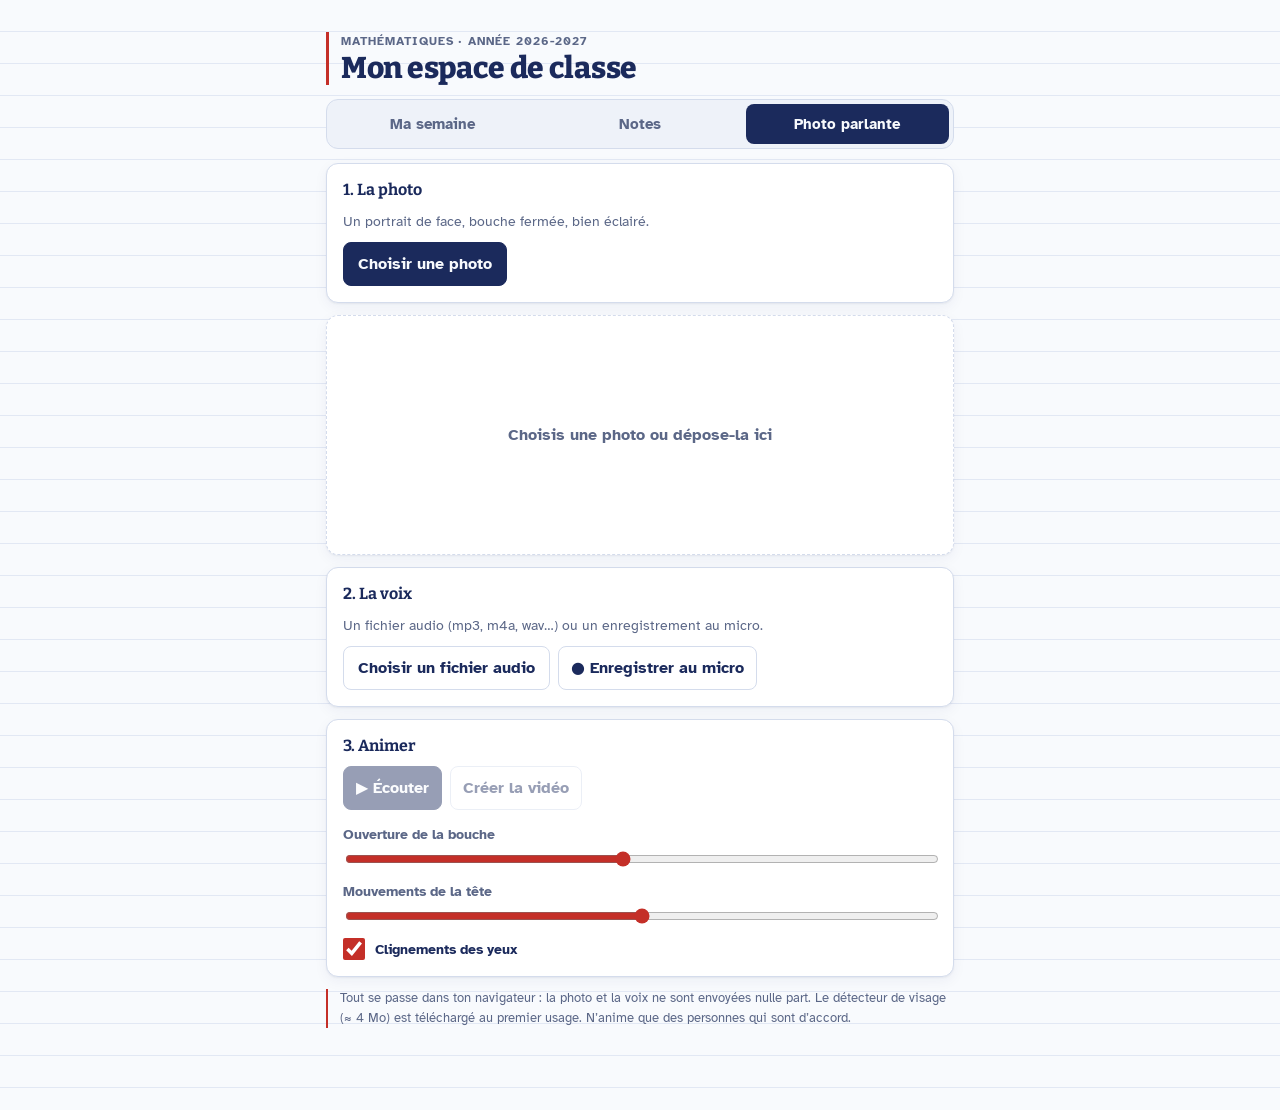
==== photo-parlante.html @ 9ebf6457 "Ajoute la page Photo parlante : anime un portrait avec une voix Repère le visage (MediaPipe Face Lan" ====
<!DOCTYPE html>
<html lang="fr">
<head>
<meta charset="utf-8">
<meta name="viewport" content="width=device-width, initial-scale=1, viewport-fit=cover">
<title>Photo parlante</title>
<link rel="preconnect" href="https://fonts.googleapis.com">
<link rel="preconnect" href="https://fonts.gstatic.com" crossorigin>
<link rel="stylesheet" href="https://fonts.googleapis.com/css2?family=Bitter:wght@600;700;800&family=Atkinson+Hyperlegible:wght@400;700&display=swap">
<link rel="stylesheet" href="style.css">
</head>
<body>
<main>
<header class="top">
<p class="eyebrow">Mathématiques · année 2026-2027</p>
<h1>Mon espace de classe</h1>
</header>
<nav class="seg main-nav" aria-label="Sections"><a href="index.html#sem">Ma semaine</a><a href="index.html#notes">Notes</a><a href="photo-parlante.html" class="on" aria-current="page">Photo parlante</a></nav>

<section class="view pp">
<div class="card">
<b>1. La photo</b>
<p class="m">Un portrait de face, bouche fermée, bien éclairé.</p>
<div class="row"><label class="btn pri" for="f-img">Choisir une photo</label><input type="file" id="f-img" accept="image/*" hidden>
<button id="b-pick" class="ghost" hidden>Placer la bouche à la main</button></div>
<p id="s-img" class="pp-st" aria-live="polite"></p>
</div>

<div class="card stage" id="stage-box">
<canvas id="stage" width="640" height="640" aria-label="Aperçu de la photo animée"></canvas>
<p class="ph" id="ph">Choisis une photo ou dépose-la ici</p>
</div>

<div class="card">
<b>2. La voix</b>
<p class="m">Un fichier audio (mp3, m4a, wav…) ou un enregistrement au micro.</p>
<div class="row"><label class="btn" for="f-aud">Choisir un fichier audio</label><input type="file" id="f-aud" accept="audio/*,video/*" hidden>
<button id="b-mic">● Enregistrer au micro</button></div>
<p id="s-aud" class="pp-st" aria-live="polite"></p>
</div>

<div class="card">
<b>3. Animer</b>
<div class="row"><button id="b-play" class="pri" disabled>▶ Écouter</button><button id="b-rec" disabled>Créer la vidéo</button></div>
<div class="sliders">
<label>Ouverture de la bouche<input type="range" id="o-mouth" min="0.3" max="1.8" step="0.05" value="1"></label>
<label>Mouvements de la tête<input type="range" id="o-head" min="0" max="2" step="0.1" value="1"></label>
<label class="chk"><input type="checkbox" id="o-blink" checked> Clignements des yeux</label>
</div>
<p id="s-out" class="pp-st" aria-live="polite"></p>
<div id="out" hidden><video id="vid" controls playsinline></video><a id="dl" class="btn pri" download>Télécharger la vidéo</a></div>
</div>

<p class="m note">Tout se passe dans ton navigateur : la photo et la voix ne sont envoyées nulle part. Le détecteur de visage (≈ 4 Mo) est téléchargé au premier usage. N’anime que des personnes qui sont d’accord.</p>
</section>
</main>
<script src="photo-parlante.js"></script>
</body>
</html>
---- style.css ----
/* Cahier du professeur : papier ligné, encre bleue, stylo rouge de correction */
:root{
  --paper:#f8fafd;--rule:#e2e8f4;--ink:#1b2a5c;--mute:#5b6787;--pen:#c42f28;--ok:#1f7a4f;
  --card:#fff;--line:#d4dcec;--tint:#edf1f9;--shadow:0 1px 2px rgba(27,42,92,.06),0 4px 14px rgba(27,42,92,.05);
  --display:Bitter,Georgia,"Times New Roman",serif;--body:"Atkinson Hyperlegible",system-ui,-apple-system,"Segoe UI",sans-serif;
}
@media (prefers-color-scheme:dark){:root:not([data-theme="light"]){
  --paper:#11172a;--rule:#1a2238;--ink:#e3e8f6;--mute:#98a3c1;--pen:#ff7d6e;--ok:#6dd3a0;
  --card:#18203a;--line:#2a3555;--tint:#1e2744;--shadow:0 1px 2px rgba(0,0,0,.3);color-scheme:dark}}
:root[data-theme="dark"]{
  --paper:#11172a;--rule:#1a2238;--ink:#e3e8f6;--mute:#98a3c1;--pen:#ff7d6e;--ok:#6dd3a0;
  --card:#18203a;--line:#2a3555;--tint:#1e2744;--shadow:0 1px 2px rgba(0,0,0,.3);color-scheme:dark}

:root{box-sizing:border-box;padding-top:env(safe-area-inset-top,0px);padding-bottom:env(safe-area-inset-bottom,0px)}
*,*::before,*::after{box-sizing:border-box}
[hidden]{display:none!important}
body{margin:0;background-color:var(--paper);background-image:repeating-linear-gradient(to bottom,transparent 0 31px,var(--rule) 31px 32px);
  color:var(--ink);font:400 16px/1.5 var(--body);-webkit-text-size-adjust:100%}
body::before{content:"";position:fixed;inset:0 0 auto;height:env(safe-area-inset-top,0px);background:var(--paper);z-index:10}
main{max-width:660px;margin:0 auto;padding-block:16px 40px;
  padding-left:max(16px,env(safe-area-inset-left,0px));padding-right:max(16px,env(safe-area-inset-right,0px))}

/* Typographie */
h1{font:800 clamp(23px,6vw,30px)/1.1 var(--display);margin:0;text-wrap:balance;letter-spacing:-.01em}
h2{font:700 19px/1.2 var(--display);margin:28px 0 12px;text-wrap:balance}
.eyebrow,.label{font-size:12px;font-weight:700;letter-spacing:.08em;text-transform:uppercase;color:var(--mute);margin:0}
.label{display:block;margin:0 0 6px}
.m,small{color:var(--mute);font-size:14px}
.m{margin:0 0 12px}
.num{font-variant-numeric:tabular-nums}
.top{display:grid;gap:2px;padding-left:12px;border-left:3px solid var(--pen);margin-bottom:14px}

/* Contrôles */
input,select,textarea,button{font:inherit;color:var(--ink);background:var(--card);border:1px solid var(--line);border-radius:8px;padding:9px 12px;min-height:44px;max-width:100%}
input[type=checkbox]{min-height:0;width:22px;height:22px;accent-color:var(--pen);margin:0;justify-self:center}
textarea{width:100%;min-height:110px;resize:vertical;line-height:1.4}
select{cursor:pointer}
.full{width:100%}
button{cursor:pointer;font-weight:700;transition:background-color .15s,color .15s,border-color .15s}
button:hover{border-color:var(--mute)}
button.pri{background:var(--ink);color:var(--paper);border-color:var(--ink)}
button.dng{color:var(--pen);border-color:color-mix(in srgb,var(--pen) 45%,var(--line));background:transparent}
button.dng.sure{background:var(--pen);color:#fff;border-color:var(--pen)}
button.x{min-height:36px;width:36px;padding:0;color:var(--mute);background:transparent;border-color:transparent;font-size:18px}
button.x:hover{color:var(--pen);border-color:var(--line)}
:focus-visible{outline:2px solid var(--pen);outline-offset:2px}
input.bad{border-color:var(--pen);background:color-mix(in srgb,var(--pen) 12%,var(--card))}
input:disabled{opacity:.45}

/* Contrôle segmenté */
.seg{display:flex;gap:4px;padding:4px;background:var(--tint);border:1px solid var(--line);border-radius:12px}
.seg button{flex:1;border:0;background:transparent;color:var(--mute);border-radius:8px;min-height:40px;padding:6px 8px}
.seg button:hover{color:var(--ink)}
.seg button.on{background:var(--card);color:var(--ink);box-shadow:var(--shadow)}
.main-nav{position:sticky;top:env(safe-area-inset-top,0px);z-index:5;margin-bottom:14px;background:color-mix(in srgb,var(--tint) 92%,transparent);backdrop-filter:blur(6px)}
.main-nav button,.main-nav a{white-space:nowrap;font-size:15px;padding:6px 4px}
.main-nav a{flex:1;display:flex;align-items:center;justify-content:center;min-height:40px;border-radius:8px;color:var(--mute);font-weight:700;text-decoration:none}
.main-nav a:hover{color:var(--ink)}
.main-nav button.on,.main-nav a.on{background:var(--ink);color:var(--paper)}
.view{display:grid;gap:12px}
.view>h2{margin-bottom:-2px}
.lvrow{display:flex;align-items:center;gap:8px}
button.ghost{background:transparent;border-color:var(--pen);color:var(--pen);min-height:44px;white-space:nowrap}
.more{border-top:1px dashed var(--line);margin:0 -16px -16px;padding:0 16px}
.more summary{cursor:pointer;list-style:none;display:flex;justify-content:space-between;align-items:center;min-height:44px;font-size:14px;font-weight:700;color:var(--mute)}
.more summary::-webkit-details-marker{display:none}
.more summary::after{content:"+";font-size:18px}
.more[open] summary::after{content:"–"}
.more-b{display:grid;gap:12px;padding-bottom:16px}
.lvrow .seg{flex:1}
.lvrow .label{margin:0}

/* Cartes */
.card{background:var(--card);border:1px solid var(--line);border-radius:12px;padding:16px;box-shadow:var(--shadow)}
.card>b:first-child,.card-t{display:block;font:700 16px/1.3 var(--display);margin:0 0 10px}
.fold{padding:0}
.fold summary{cursor:pointer;list-style:none;display:flex;justify-content:space-between;align-items:center;gap:10px;padding:14px 16px;font:700 16px/1.3 var(--display);min-height:48px}
.fold summary::-webkit-details-marker{display:none}
.fold summary::after{content:"";width:9px;height:9px;border-right:2px solid var(--mute);border-bottom:2px solid var(--mute);transform:rotate(45deg) translateY(-3px);transition:transform .2s;flex:none}
.fold[open] summary::after{transform:rotate(225deg)}
.fold-b{padding:0 16px 16px}
.sv-out{margin:12px 0 0;line-height:1.6}
.sv-out:empty{display:none}
.ok{color:var(--ok)}.late{color:var(--pen)}

/* Semaine en cours */
.hero{background:var(--card);border:1.5px solid var(--ink);border-radius:14px;padding:16px;box-shadow:var(--shadow);display:grid;gap:12px}
.hero-top{display:flex;gap:14px;align-items:center}
.stamp{flex:none;width:76px;min-height:76px;border-radius:10px;background:var(--ink);color:var(--paper);display:grid;place-content:center;text-align:center;padding:6px 4px}
.stamp span{font-size:10px;font-weight:700;letter-spacing:.1em;text-transform:uppercase;opacity:.8}
.stamp b{font:800 36px/1 var(--display);font-variant-numeric:tabular-nums}
.hero-meta{display:grid;gap:6px;min-width:0}
.dates{margin:0;font-weight:700;font-size:15px}
.lesson{font:700 clamp(18px,5vw,22px)/1.25 var(--display);margin:0;text-wrap:balance}
.tags{display:flex;flex-wrap:wrap;gap:4px}
.tag{display:inline-flex;align-items:center;gap:6px;font-size:12px;font-weight:700;padding:2px 8px;border-radius:999px;background:var(--tint);color:var(--ink);border:1px solid var(--line)}
.tag.red{background:color-mix(in srgb,var(--pen) 12%,var(--card));color:var(--pen);border-color:color-mix(in srgb,var(--pen) 35%,var(--line))}
.tag.now{background:var(--pen);color:#fff;border-color:var(--pen)}
.note{margin:0;font-size:14px;color:var(--mute);padding-left:12px;border-left:2px solid var(--pen)}
.split{display:grid;grid-template-columns:3fr 1fr;gap:3px;height:10px;margin-bottom:8px}
.split i{border-radius:3px;background:var(--ink)}
.split i+i{background:var(--pen)}
.legend{display:flex;flex-wrap:wrap;gap:4px 16px;font-size:14px;color:var(--mute);margin:0}
.legend span{display:inline-flex;align-items:center;gap:6px}
.legend span::before{content:"";width:10px;height:10px;border-radius:2px;background:var(--ink)}
.legend span+span::before{background:var(--pen)}
.scroll{overflow-x:auto;min-width:0}
.hrs{width:100%;border-collapse:collapse;font-size:14px}
.hrs th{font-size:11px;font-weight:700;letter-spacing:.06em;text-transform:uppercase;color:var(--mute);text-align:right;padding:0 6px 6px;border-bottom:1px solid var(--line);white-space:nowrap}
.hrs th:first-child{text-align:left;padding-left:0}
.hrs td{padding:8px 6px;border-bottom:1px dashed var(--line);text-align:right;vertical-align:top;font-variant-numeric:tabular-nums;white-space:nowrap}
.hrs td:first-child{text-align:left;white-space:normal;padding-left:0;font-weight:700}
.hrs td small{display:block;font-weight:400}
.prog{display:grid;gap:4px}
.prog-l{display:flex;justify-content:space-between;align-items:baseline;gap:8px;font-size:13px;color:var(--mute);margin:0}
.prog-l b{font:800 18px var(--display);color:var(--ink);font-variant-numeric:tabular-nums}
.bar{height:10px;background:var(--tint);border:1px solid var(--line);border-radius:6px;overflow:hidden}
.bar i{display:block;height:100%;background:var(--ok);border-radius:6px}

/* Grille de l'année */
.year{display:grid;gap:12px}
.year-h{display:flex;justify-content:space-between;align-items:baseline;gap:6px 12px;flex-wrap:wrap}
.year-h b{font:700 16px var(--display)}
#year{display:grid;gap:8px}
.tri{display:grid;grid-template-columns:24px 1fr;gap:8px;align-items:start}
.tri-l{font:700 12px/30px var(--body);color:var(--mute)}
.cells{display:grid;grid-template-columns:repeat(auto-fill,minmax(30px,1fr));gap:4px}
.cell{min-height:30px;height:30px;padding:0;border-radius:6px;font:700 13px var(--body);font-variant-numeric:tabular-nums;color:var(--mute);background:var(--card);border:1px solid var(--line);position:relative}
.cell.done{background:color-mix(in srgb,var(--ok) 16%,var(--card));border-color:color-mix(in srgb,var(--ok) 35%,var(--line));color:var(--ok)}
.cell.off{background:repeating-linear-gradient(135deg,var(--tint) 0 4px,transparent 4px 8px);border-style:dashed}
.cell.dn::after{content:"";position:absolute;top:3px;right:3px;width:5px;height:5px;border-radius:50%;background:var(--pen)}
.cell.today{border:2px solid var(--pen);color:var(--pen)}
.cell.sel{background:var(--ink);border-color:var(--ink);color:var(--paper)}
.cell.sel.today{box-shadow:0 0 0 2px var(--paper),0 0 0 4px var(--pen)}
.legend.small{font-size:12px;gap:4px 12px}
.legend.small span::before{width:9px;height:9px}
.legend.small .lg-done::before{background:color-mix(in srgb,var(--ok) 45%,var(--card))}
.legend.small .lg-dn::before{background:var(--pen);border-radius:50%;width:6px;height:6px}
.legend.small .lg-off::before{background:repeating-linear-gradient(135deg,var(--mute) 0 2px,transparent 2px 4px)}

/* Notes */
.notes{display:grid;gap:14px}
.form{display:grid;gap:10px;grid-template-columns:repeat(3,1fr)}
.form .wide{grid-column:1/-1}
.form label{display:grid;gap:4px;font-size:13px;font-weight:700;color:var(--mute);min-width:0}
.form input,.form select{width:100%}
.row{display:flex;gap:8px;flex-wrap:wrap;align-items:center}
.row>input[type=text]{flex:1;min-width:150px}
.stats{display:grid;grid-template-columns:repeat(3,1fr);gap:8px}
.stats div{background:var(--card);border:1px solid var(--line);border-radius:10px;padding:10px 6px;text-align:center;font-size:12px;font-weight:700;letter-spacing:.04em;text-transform:uppercase;color:var(--mute)}
.stats b{display:block;font:800 22px/1.2 var(--display);letter-spacing:0;text-transform:none;color:var(--ink);font-variant-numeric:tabular-nums;margin-top:2px}
.list{display:grid}
.st{display:grid;grid-template-columns:1fr 92px 44px 48px;gap:8px;align-items:center;padding:8px 0;border-bottom:1px dashed var(--line);font-size:15px}
.st:last-child{border-bottom:0}
.st.h{padding-top:0;font-size:11px;font-weight:700;letter-spacing:.06em;text-transform:uppercase;color:var(--mute);border-bottom:1px solid var(--line)}
.st.h span:nth-child(2){text-align:right}.st.h span:nth-child(3),.st.h span:nth-child(4){text-align:center}
.st input[type=number]{width:92px;text-align:right;font-variant-numeric:tabular-nums}
.st.two{grid-template-columns:1fr 36px;padding:4px 0}
.st span{min-width:0;overflow-wrap:anywhere}
.rk{font:800 16px var(--display);color:var(--pen);text-align:center;font-variant-numeric:tabular-nums}
table.rank{width:100%;border-collapse:collapse;font-size:15px}
.rank td,.rank th{padding:10px 6px;border-bottom:1px dashed var(--line);text-align:left}
.rank tr:last-child td{border-bottom:0}
.rank th{font-size:11px;font-weight:700;letter-spacing:.06em;text-transform:uppercase;color:var(--mute);border-bottom:1px solid var(--line);padding-top:0}
.rank td.n,.rank th.n{text-align:right;font-weight:700;font-variant-numeric:tabular-nums}
.rank td:first-child,.rank th:first-child{padding-left:0}
.rank td:last-child,.rank th:last-child{padding-right:0}
.ap{display:inline-block;font-size:12px;font-weight:700;padding:2px 8px;border-radius:999px;background:var(--tint);color:var(--mute);white-space:nowrap}
.ap.a4,.ap.a3{color:var(--ok);background:color-mix(in srgb,var(--ok) 12%,var(--card))}
.ap.a0{color:var(--pen);background:color-mix(in srgb,var(--pen) 12%,var(--card))}
.msg{font-size:14px;color:var(--ok);font-weight:700}
.empty{text-align:center;padding:28px 18px}
.empty p{margin:6px 0 0}

/* Photo parlante */
.btn{display:inline-flex;align-items:center;justify-content:center;min-height:44px;padding:9px 14px;border:1px solid var(--line);border-radius:8px;background:var(--card);color:var(--ink);font-weight:700;cursor:pointer;text-decoration:none}
.btn:hover{border-color:var(--mute)}
.btn.pri{background:var(--ink);color:var(--paper);border-color:var(--ink)}
label.btn:focus-within,.btn:focus-visible{outline:2px solid var(--pen);outline-offset:2px}
button:disabled{opacity:.45;cursor:not-allowed}
button.live{background:var(--pen);color:#fff;border-color:var(--pen)}
.pp .m{margin:0 0 10px}
.pp-st{margin:8px 0 0;font-size:14px;color:var(--ok);font-weight:700;min-height:1.5em}
.pp-st.bad{color:var(--pen)}
.pp-st:empty{display:none}
.stage{padding:8px;display:grid;place-items:center;min-height:240px;border-style:dashed;position:relative}
.stage.has{border-style:solid;min-height:0}
.stage.over{border-color:var(--pen);background:var(--tint)}
.stage canvas{display:block;max-width:100%;max-height:70vh;border-radius:6px;background:#000}
.stage:not(.has) canvas{display:none}
.ph{margin:0;color:var(--mute);font-weight:700;cursor:pointer;text-align:center;padding:24px}
.sliders{display:grid;gap:12px;margin-top:14px}
.sliders label{display:grid;gap:4px;font-size:14px;font-weight:700;color:var(--mute)}
.sliders label.chk{display:flex;align-items:center;gap:10px;color:var(--ink)}
.sliders input[type=range]{min-height:0;padding:0;border:0;background:transparent;accent-color:var(--pen);width:100%}
#out{display:grid;gap:10px;margin-top:12px}
#out video{width:100%;max-height:70vh;border-radius:8px;background:#000}
.note{font-size:13px}
@media (min-width:560px){main{padding-block:32px 72px}}
@media (prefers-reduced-motion:reduce){*{transition:none!important}}
.rk.none{color:var(--mute)}
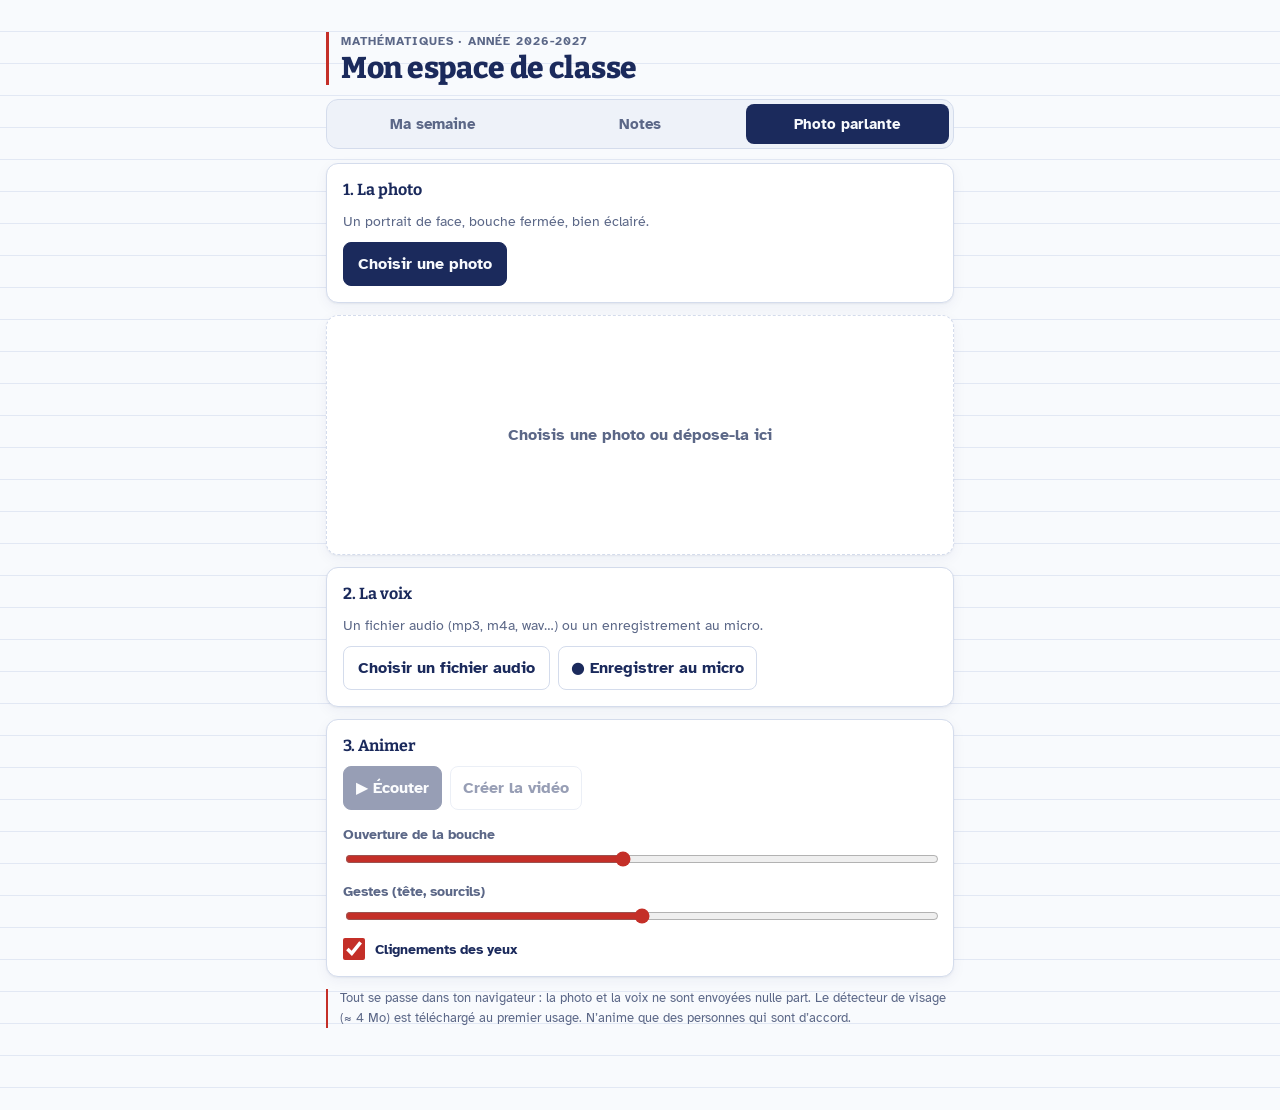
==== commit a0ccac57: "Photo parlante : gestes naturels de la tête guidés par la voix Seule la tête bouge désormais (grille" ====
--- a/photo-parlante.html
+++ b/photo-parlante.html
@@ -21,7 +21,7 @@
 <div class="card">
 <b>1. La photo</b>
 <p class="m">Un portrait de face, bouche fermée, bien éclairé.</p>
-<div class="row"><label class="btn pri" for="f-img">Choisir une photo</label><input type="file" id="f-img" accept="image/*" hidden>
+<div class="row"><label class="btn pri">Choisir une photo<input type="file" id="f-img" accept="image/*" class="vh"></label>
 <button id="b-pick" class="ghost" hidden>Placer la bouche à la main</button></div>
 <p id="s-img" class="pp-st" aria-live="polite"></p>
 </div>
@@ -34,7 +34,7 @@
 <div class="card">
 <b>2. La voix</b>
 <p class="m">Un fichier audio (mp3, m4a, wav…) ou un enregistrement au micro.</p>
-<div class="row"><label class="btn" for="f-aud">Choisir un fichier audio</label><input type="file" id="f-aud" accept="audio/*,video/*" hidden>
+<div class="row"><label class="btn">Choisir un fichier audio<input type="file" id="f-aud" accept="audio/*,video/*" class="vh"></label>
 <button id="b-mic">● Enregistrer au micro</button></div>
 <p id="s-aud" class="pp-st" aria-live="polite"></p>
 </div>
@@ -44,7 +44,7 @@
 <div class="row"><button id="b-play" class="pri" disabled>▶ Écouter</button><button id="b-rec" disabled>Créer la vidéo</button></div>
 <div class="sliders">
 <label>Ouverture de la bouche<input type="range" id="o-mouth" min="0.3" max="1.8" step="0.05" value="1"></label>
-<label>Mouvements de la tête<input type="range" id="o-head" min="0" max="2" step="0.1" value="1"></label>
+<label>Gestes (tête, sourcils)<input type="range" id="o-head" min="0" max="2" step="0.1" value="1"></label>
 <label class="chk"><input type="checkbox" id="o-blink" checked> Clignements des yeux</label>
 </div>
 <p id="s-out" class="pp-st" aria-live="polite"></p>
--- a/style.css
+++ b/style.css
@@ -175,6 +175,8 @@
 /* Photo parlante */
 .btn{display:inline-flex;align-items:center;justify-content:center;min-height:44px;padding:9px 14px;border:1px solid var(--line);border-radius:8px;background:var(--card);color:var(--ink);font-weight:700;cursor:pointer;text-decoration:none}
 .btn:hover{border-color:var(--mute)}
+.btn{position:relative}
+.vh{position:absolute;inset:0;width:100%;height:100%;opacity:0;cursor:pointer;min-height:0;padding:0;border:0;font-size:0}
 .btn.pri{background:var(--ink);color:var(--paper);border-color:var(--ink)}
 label.btn:focus-within,.btn:focus-visible{outline:2px solid var(--pen);outline-offset:2px}
 button:disabled{opacity:.45;cursor:not-allowed}
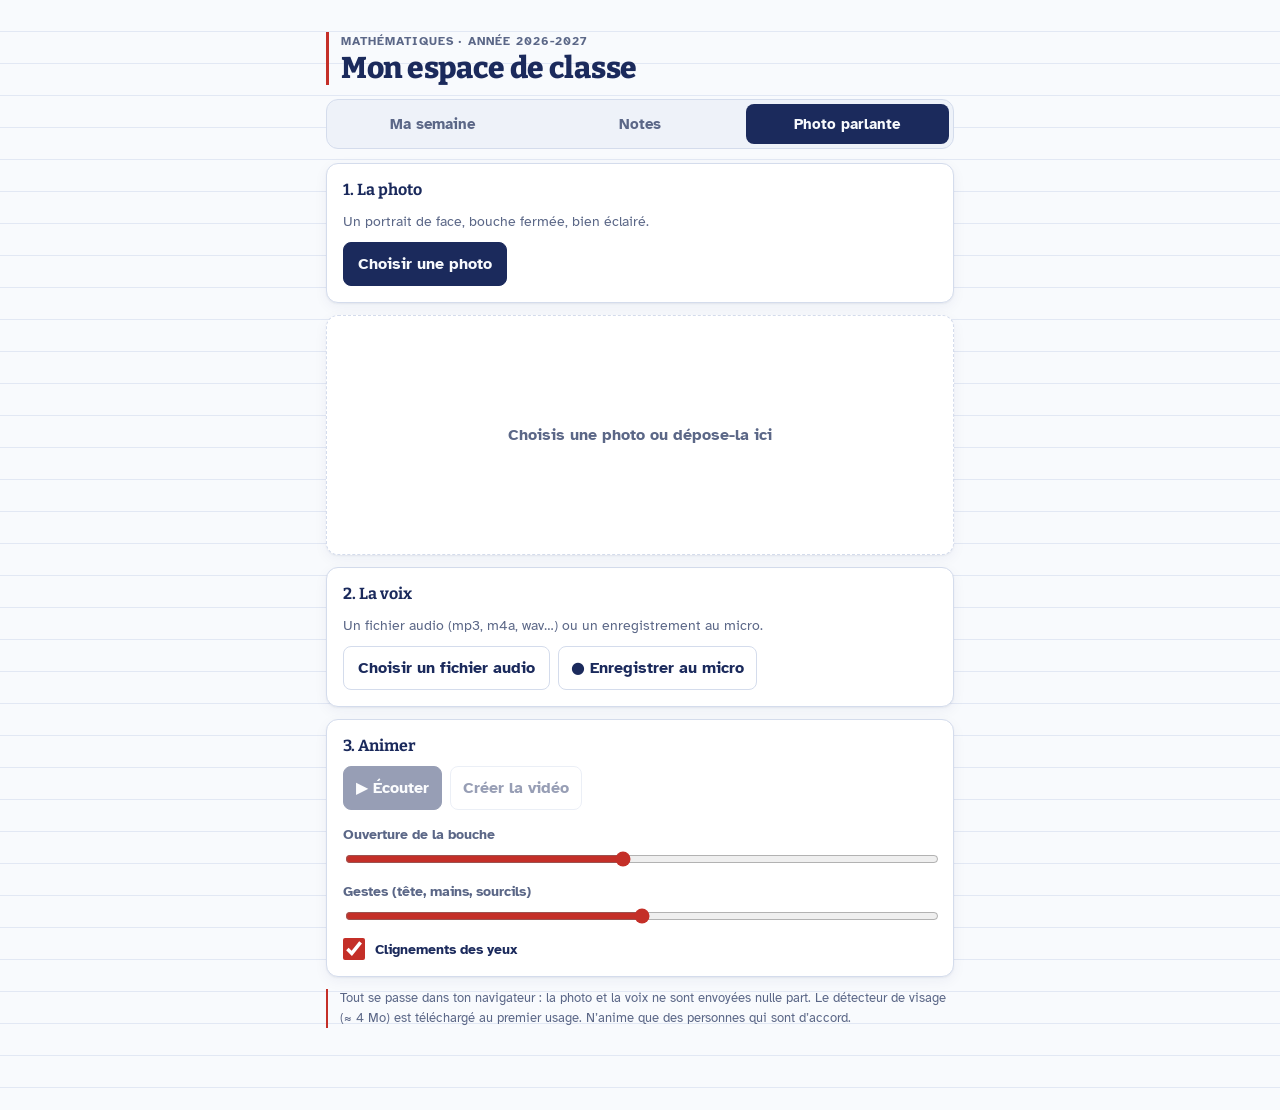
==== commit 7062920a: "Photo parlante : bouche plus naturelle, mains et buste animés - l'ouverture suit le contour intérieu" ====
--- a/photo-parlante.html
+++ b/photo-parlante.html
@@ -44,7 +44,7 @@
 <div class="row"><button id="b-play" class="pri" disabled>▶ Écouter</button><button id="b-rec" disabled>Créer la vidéo</button></div>
 <div class="sliders">
 <label>Ouverture de la bouche<input type="range" id="o-mouth" min="0.3" max="1.8" step="0.05" value="1"></label>
-<label>Gestes (tête, sourcils)<input type="range" id="o-head" min="0" max="2" step="0.1" value="1"></label>
+<label>Gestes (tête, mains, sourcils)<input type="range" id="o-head" min="0" max="2" step="0.1" value="1"></label>
 <label class="chk"><input type="checkbox" id="o-blink" checked> Clignements des yeux</label>
 </div>
 <p id="s-out" class="pp-st" aria-live="polite"></p>
